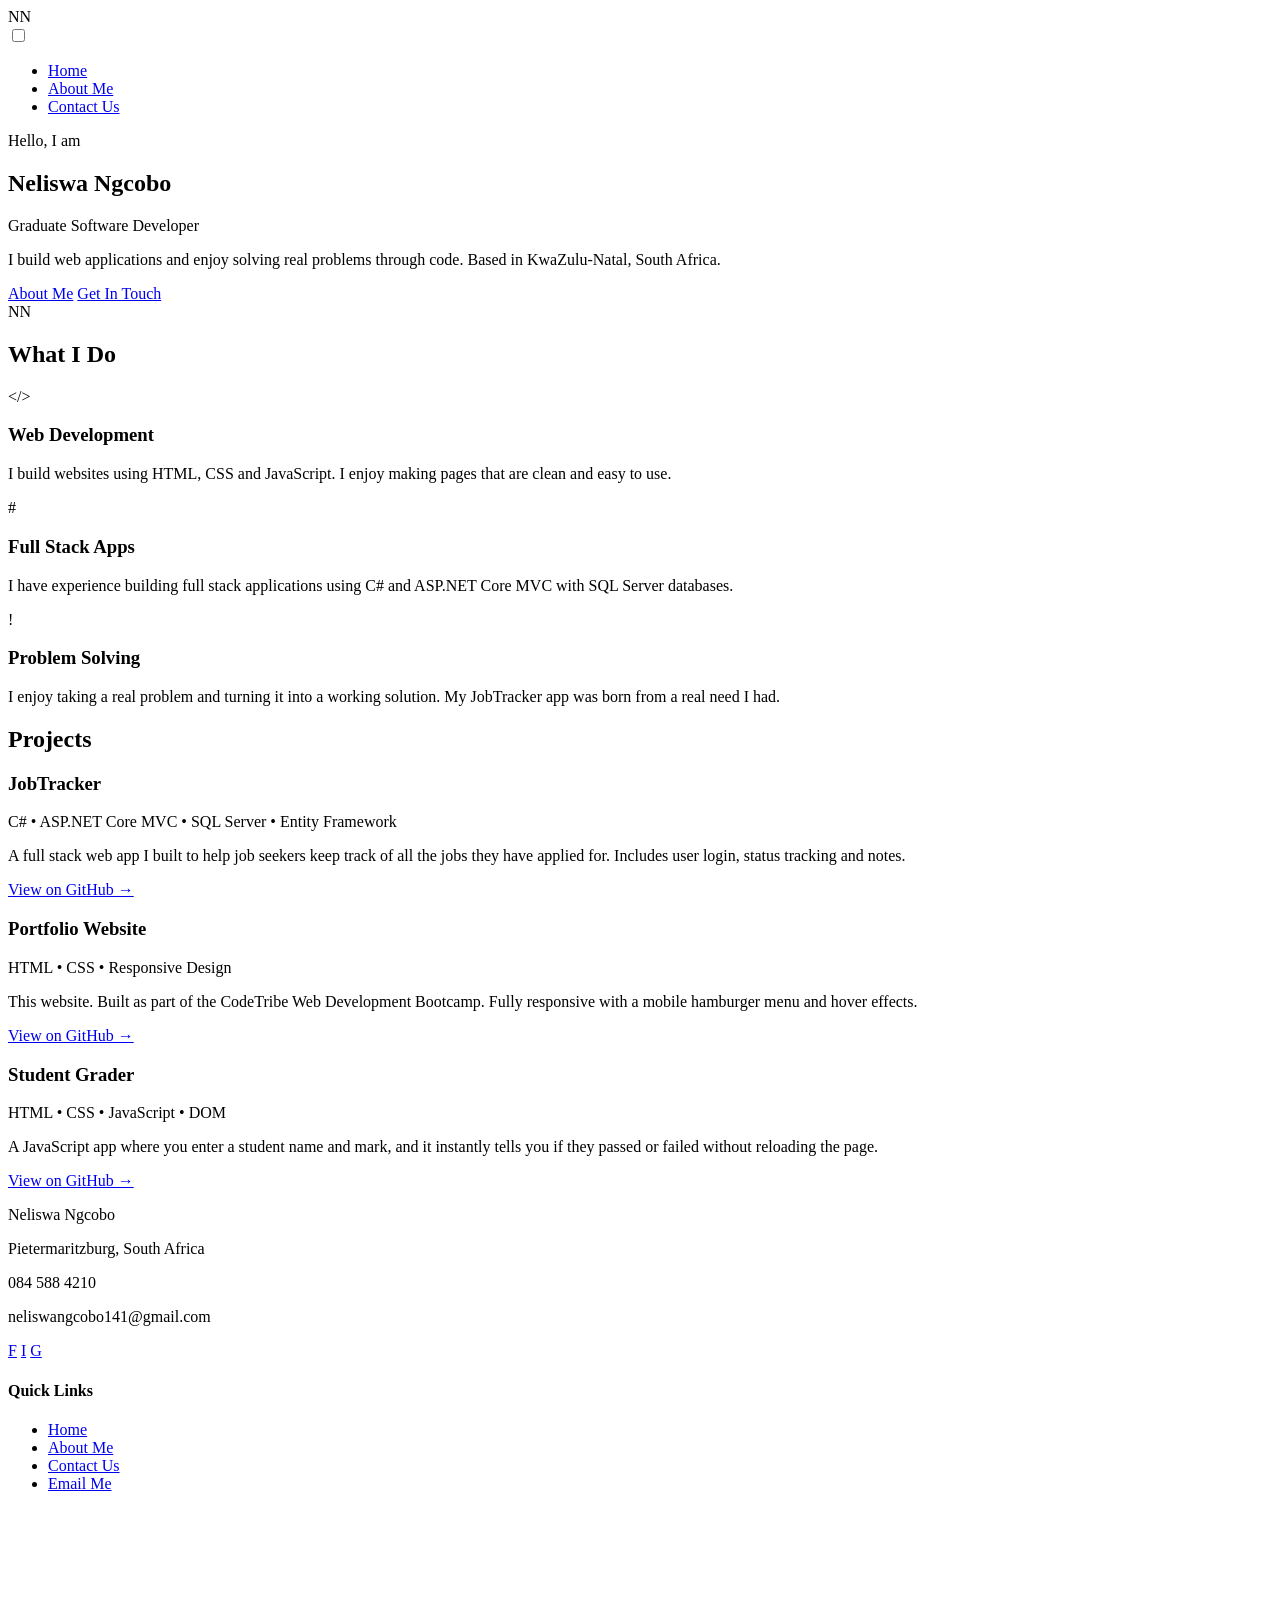
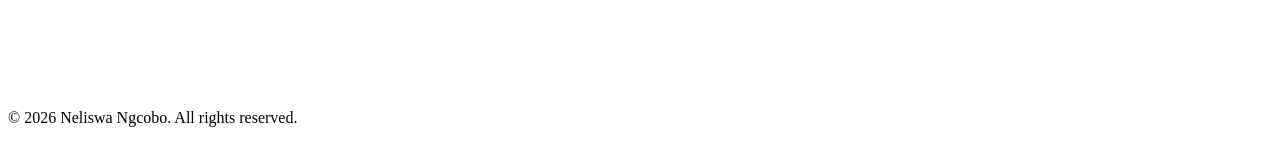
==== index.html @ 3c3473b7 "photo update" ====
<!DOCTYPE html>
<html lang="en">
<head>
    <meta charset="UTF-8">
    <meta name="viewport" content="width=device-width, initial-scale=1.0">
    <title>Neliswa Ngcobo | Portfolio</title>
    <link rel="stylesheet" href="style.css">
</head>
<body>

    <!-- NAVIGATION -->
    <nav class="navbar">
        <div class="nav-logo">NN</div>
        <input type="checkbox" id="nav-toggle" class="nav-toggle">
        <label for="nav-toggle" class="hamburger">
            <span></span>
            <span></span>
            <span></span>
        </label>
        <ul class="nav-links">
            <li><a href="index.html" class="active">Home</a></li>
            <li><a href="about.html">About Me</a></li>
            <li><a href="contact.html">Contact Us</a></li>
        </ul>
    </nav>

    <!-- HERO -->
    <section class="hero">
        <div class="hero-content">
            <p class="greeting">Hello, I am</p>
            <h1 class="hero-name">Neliswa Ngcobo</h1>
            <p class="hero-role">Graduate Software Developer</p>
            <p class="hero-desc">
                I build web applications and enjoy solving real problems through code.
                Based in KwaZulu-Natal, South Africa.
            </p>
            <div class="hero-buttons">
                <a href="about.html" class="btn btn-primary">About Me</a>
                <a href="contact.html" class="btn btn-outline">Get In Touch</a>
            </div>
        </div>
        <div class="hero-image">
            <div class="image-circle">
                <img src="photo.jpeg" alt="Neliswa Ngcobo" onerror="this.style.display='none'; this.parentElement.querySelector('.photo-placeholder').style.display='flex'">
                <div class="photo-placeholder">NN</div>
            </div>
        </div>
    </section>

    <!-- WHAT I DO -->
    <section class="what-i-do">
        <h2 class="section-heading">What I Do</h2>
        <div class="cards">
            <div class="card">
                <div class="card-icon">&lt;/&gt;</div>
                <h3>Web Development</h3>
                <p>I build websites using HTML, CSS and JavaScript. I enjoy making pages that are clean and easy to use.</p>
            </div>
            <div class="card">
                <div class="card-icon">#</div>
                <h3>Full Stack Apps</h3>
                <p>I have experience building full stack applications using C# and ASP.NET Core MVC with SQL Server databases.</p>
            </div>
            <div class="card">
                <div class="card-icon">!</div>
                <h3>Problem Solving</h3>
                <p>I enjoy taking a real problem and turning it into a working solution. My JobTracker app was born from a real need I had.</p>
            </div>
        </div>
    </section>

    <!-- PROJECTS -->
    <section class="projects">
        <h2 class="section-heading">Projects</h2>
        <div class="project-cards">
            <div class="project-card">
                <h3>JobTracker</h3>
                <p class="project-tech">C# &bull; ASP.NET Core MVC &bull; SQL Server &bull; Entity Framework</p>
                <p>A full stack web app I built to help job seekers keep track of all the jobs they have applied for. Includes user login, status tracking and notes.</p>
                <a href="https://github.com/Neliswa084/JobTracker" target="_blank" class="project-link">View on GitHub &rarr;</a>
            </div>
            <div class="project-card">
                <h3>Portfolio Website</h3>
                <p class="project-tech">HTML &bull; CSS &bull; Responsive Design</p>
                <p>This website. Built as part of the CodeTribe Web Development Bootcamp. Fully responsive with a mobile hamburger menu and hover effects.</p>
                <a href="https://github.com/Neliswa084" target="_blank" class="project-link">View on GitHub &rarr;</a>
            </div>
            <div class="project-card">
                <h3>Student Grader</h3>
                <p class="project-tech">HTML &bull; CSS &bull; JavaScript &bull; DOM</p>
                <p>A JavaScript app where you enter a student name and mark, and it instantly tells you if they passed or failed without reloading the page.</p>
                <a href="https://github.com/Neliswa084" target="_blank" class="project-link">View on GitHub &rarr;</a>
            </div>
        </div>
    </section>

    <!-- FOOTER -->
    <footer class="footer">
        <div class="footer-grid">
            <div class="footer-col">
                <p class="footer-name">Neliswa Ngcobo</p>
                <p class="footer-address">Pietermaritzburg, South Africa</p>
                <p class="footer-phone">084 588 4210</p>
                <p class="footer-email">neliswangcobo141@gmail.com</p>
                <div class="social-icons">
                    <a href="https://www.facebook.com/neliswa.ngcobo" target="_blank" class="social-icon" title="Facebook">F</a>
                    <a href="https://www.instagram.com/neliswa_ngcobo_141" target="_blank" class="social-icon" title="Instagram">I</a>
                    <a href="https://github.com/Neliswa084" target="_blank" class="social-icon" title="GitHub">G</a>
                </div>
            </div>
            <div class="footer-col">
                <h4 class="footer-heading">Quick Links</h4>
                <ul class="footer-links">
                    <li><a href="index.html">Home</a></li>
                    <li><a href="about.html">About Me</a></li>
                    <li><a href="contact.html">Contact Us</a></li>
                    <li><a href="mailto:neliswangcobo141@gmail.com">Email Me</a></li>
                </ul>
            </div>
            <div class="footer-col">
                <iframe
                    src="https://www.google.com/maps?q=Pietermaritzburg,+KwaZulu-Natal,+South+Africa&output=embed"
                    width="100%"
                    height="180"
                    style="border:0; border-radius:6px;"
                    allowfullscreen=""
                    loading="lazy"
                    title="Pietermaritzburg Map">
                </iframe>
            </div>
        </div>
        <p class="footer-copy">&copy; 2026 Neliswa Ngcobo. All rights reserved.</p>
    </footer>

</body>
</html>
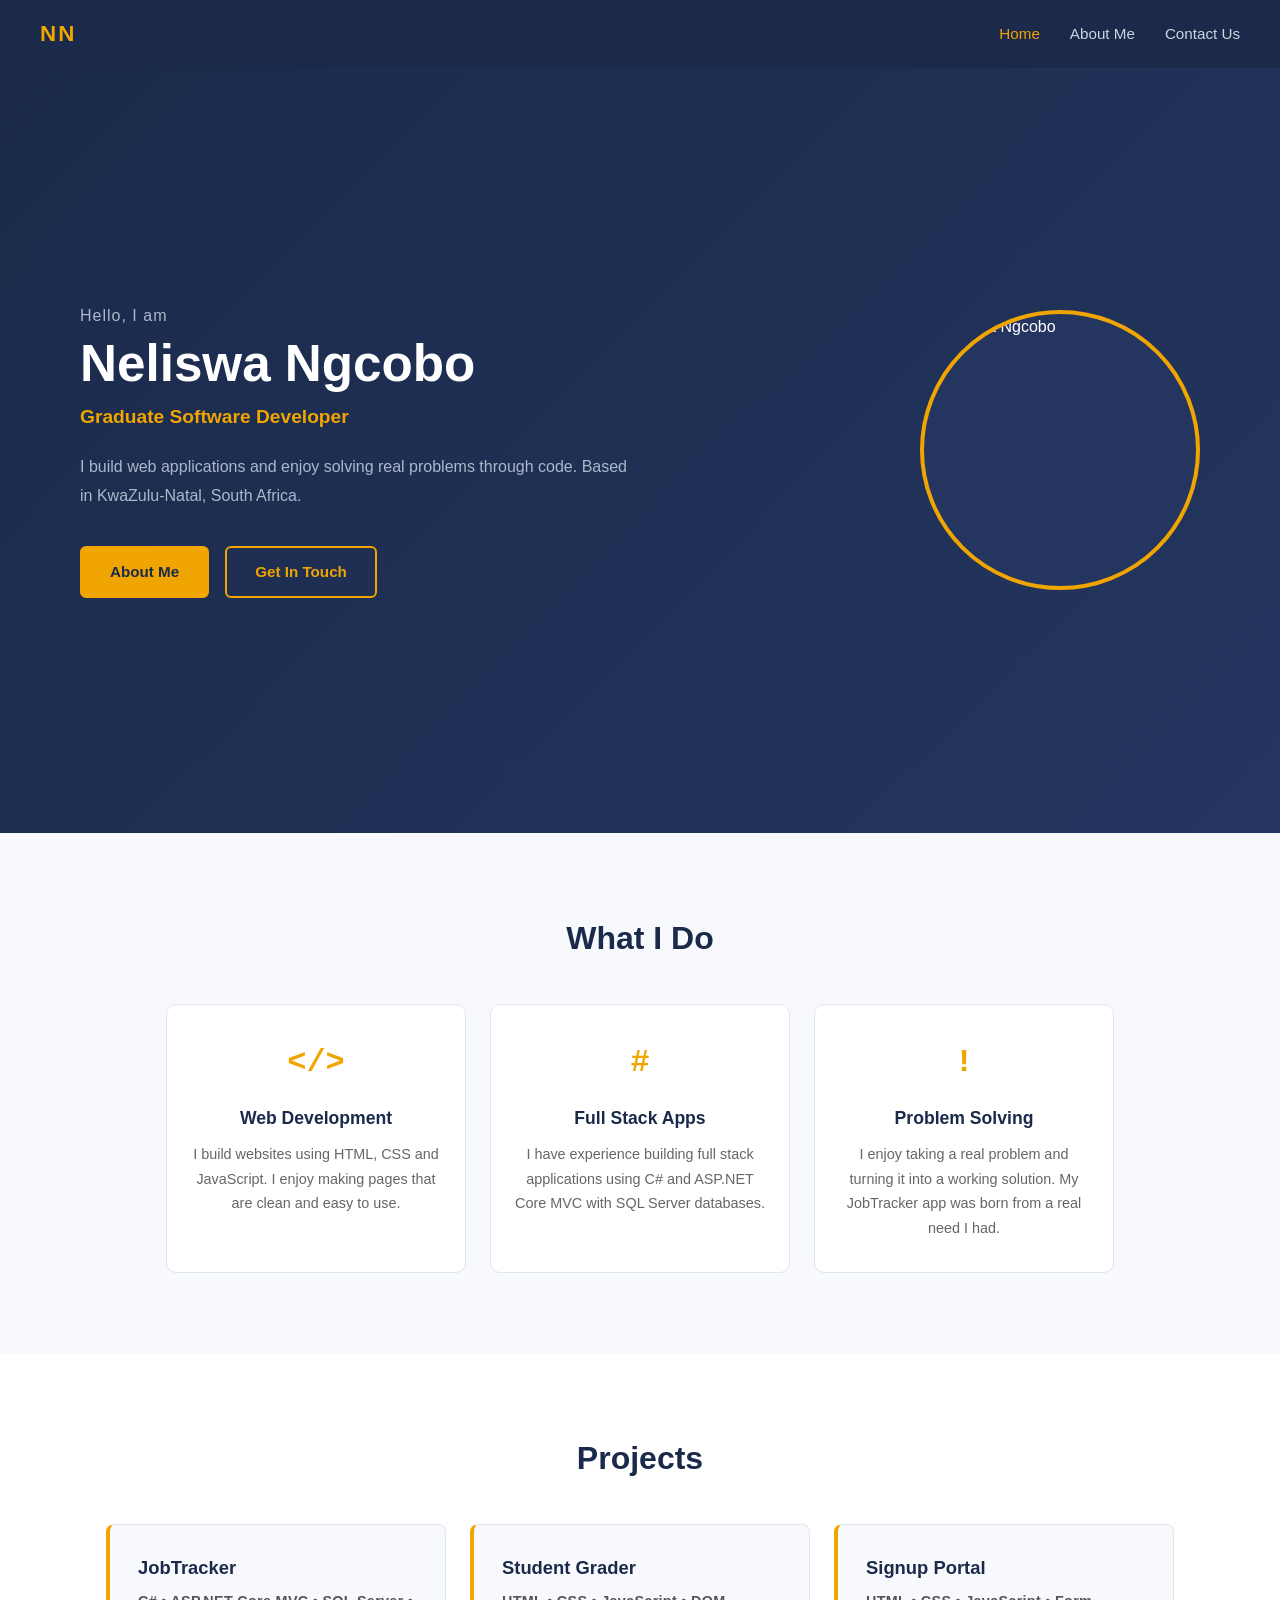
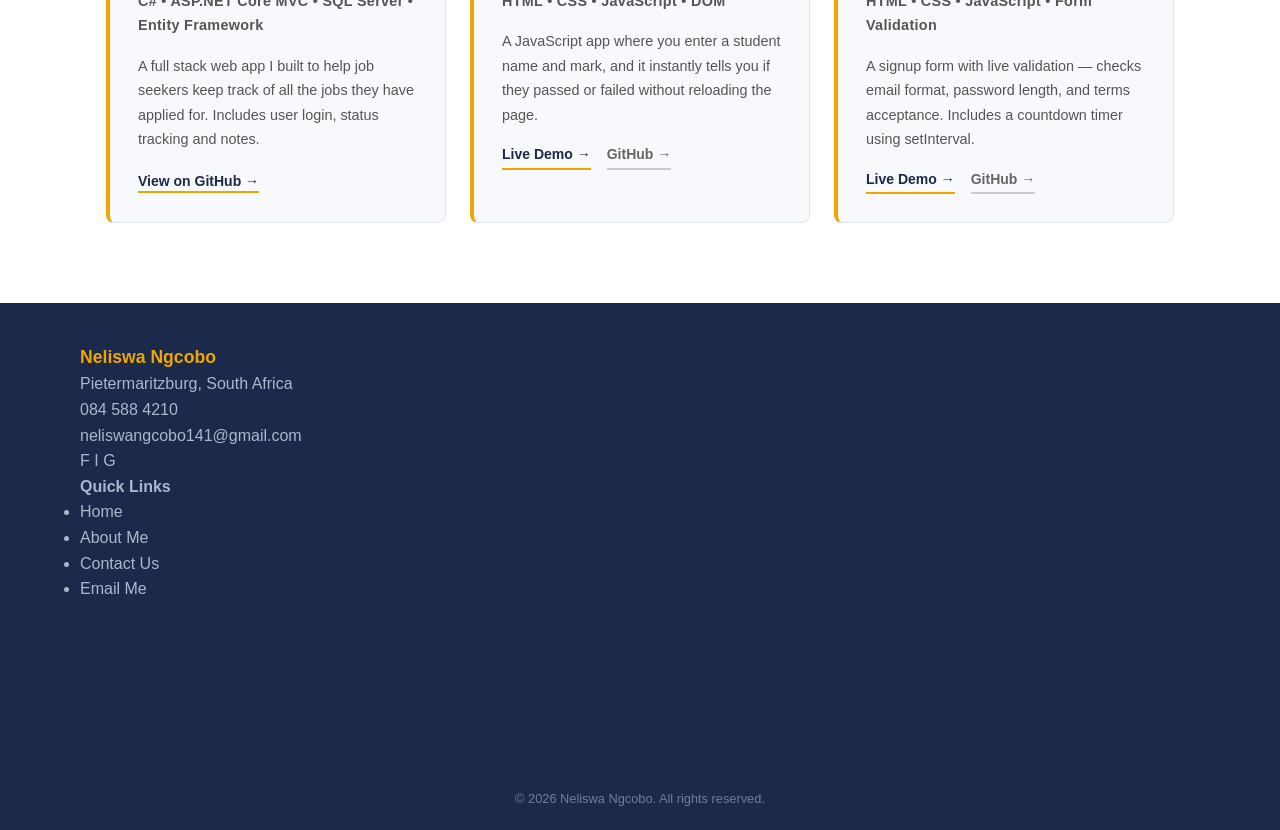
==== commit ca62fca6: "Add live demo links to project cards" ====
--- a/index.html
+++ b/index.html
@@ -41,9 +41,8 @@
         </div>
         <div class="hero-image">
             <div class="image-circle">
-                <img src="photo.jpeg" alt="Neliswa Ngcobo" onerror="this.style.display='none'; this.parentElement.querySelector('.photo-placeholder').style.display='flex'">
-                <div class="photo-placeholder">NN</div>
-            </div>
+    <img src="photo.jpeg" alt="Neliswa Ngcobo">
+</div>
         </div>
     </section>
 
@@ -80,16 +79,22 @@
                 <a href="https://github.com/Neliswa084/JobTracker" target="_blank" class="project-link">View on GitHub &rarr;</a>
             </div>
             <div class="project-card">
-                <h3>Portfolio Website</h3>
-                <p class="project-tech">HTML &bull; CSS &bull; Responsive Design</p>
-                <p>This website. Built as part of the CodeTribe Web Development Bootcamp. Fully responsive with a mobile hamburger menu and hover effects.</p>
-                <a href="https://github.com/Neliswa084" target="_blank" class="project-link">View on GitHub &rarr;</a>
-            </div>
-            <div class="project-card">
                 <h3>Student Grader</h3>
                 <p class="project-tech">HTML &bull; CSS &bull; JavaScript &bull; DOM</p>
                 <p>A JavaScript app where you enter a student name and mark, and it instantly tells you if they passed or failed without reloading the page.</p>
-                <a href="https://github.com/Neliswa084" target="_blank" class="project-link">View on GitHub &rarr;</a>
+                <div class="project-links">
+                    <a href="https://neliswa084.github.io/Student-Grade/" target="_blank" class="project-link">Live Demo &rarr;</a>
+                    <a href="https://github.com/Neliswa084/Student-Grade" target="_blank" class="project-link secondary">GitHub &rarr;</a>
+                </div>
+            </div>
+            <div class="project-card">
+                <h3>Signup Portal</h3>
+                <p class="project-tech">HTML &bull; CSS &bull; JavaScript &bull; Form Validation</p>
+                <p>A signup form with live validation — checks email format, password length, and terms acceptance. Includes a countdown timer using setInterval.</p>
+                <div class="project-links">
+                    <a href="https://neliswa084.github.io/Signup-Portal/" target="_blank" class="project-link">Live Demo &rarr;</a>
+                    <a href="https://github.com/Neliswa084/Signup-Portal" target="_blank" class="project-link secondary">GitHub &rarr;</a>
+                </div>
             </div>
         </div>
     </section>
--- a/style.css
+++ b/style.css
@@ -0,0 +1,746 @@
+/* =========================================
+   NELISWA NGCOBO - PORTFOLIO STYLESHEET
+   ========================================= */
+
+/* --- Reset and base --- */
+* {
+    margin: 0;
+    padding: 0;
+    box-sizing: border-box;
+}
+
+html {
+    scroll-behavior: smooth;
+}
+
+body {
+    font-family: 'Segoe UI', Tahoma, Geneva, Verdana, sans-serif;
+    color: #333;
+    background-color: #ffffff;
+    line-height: 1.6;
+}
+
+a {
+    text-decoration: none;
+    color: inherit;
+}
+
+/* =========================================
+   NAVIGATION
+   ========================================= */
+
+.navbar {
+    display: flex;
+    align-items: center;
+    justify-content: space-between;
+    padding: 16px 40px;
+    background-color: #1b2a4a;
+    position: sticky;
+    top: 0;
+    z-index: 100;
+}
+
+.nav-logo {
+    font-size: 1.4rem;
+    font-weight: 700;
+    color: #f0a500;
+    letter-spacing: 2px;
+}
+
+.nav-links {
+    list-style: none;
+    display: flex;
+    gap: 30px;
+}
+
+.nav-links a {
+    color: #cdd5e0;
+    font-size: 0.95rem;
+    transition: color 0.2s;
+}
+
+.nav-links a:hover,
+.nav-links a.active {
+    color: #f0a500;
+}
+
+/* --- Hamburger menu (mobile) --- */
+.nav-toggle {
+    display: none;
+}
+
+.hamburger {
+    display: none;
+    flex-direction: column;
+    cursor: pointer;
+    gap: 5px;
+}
+
+.hamburger span {
+    display: block;
+    width: 25px;
+    height: 2px;
+    background-color: #cdd5e0;
+    transition: all 0.3s;
+}
+
+/* =========================================
+   BUTTONS
+   ========================================= */
+
+.btn {
+    display: inline-block;
+    padding: 12px 28px;
+    border-radius: 6px;
+    font-size: 0.95rem;
+    font-weight: 600;
+    cursor: pointer;
+    transition: all 0.2s ease;
+}
+
+.btn-primary {
+    background-color: #f0a500;
+    color: #1b2a4a;
+    border: 2px solid #f0a500;
+}
+
+.btn-primary:hover {
+    background-color: #d4920a;
+    border-color: #d4920a;
+}
+
+.btn-outline {
+    background-color: transparent;
+    color: #f0a500;
+    border: 2px solid #f0a500;
+}
+
+.btn-outline:hover {
+    background-color: #f0a500;
+    color: #1b2a4a;
+}
+
+.full-width {
+    width: 100%;
+    text-align: center;
+}
+
+/* =========================================
+   HERO SECTION
+   ========================================= */
+
+.hero {
+    display: flex;
+    align-items: center;
+    justify-content: space-between;
+    padding: 80px 80px;
+    background: linear-gradient(135deg, #1b2a4a 0%, #243660 100%);
+    color: white;
+    min-height: 85vh;
+    gap: 40px;
+}
+
+.hero-content {
+    flex: 1;
+    max-width: 560px;
+}
+
+.greeting {
+    font-size: 1rem;
+    color: #aab8cc;
+    letter-spacing: 1px;
+    margin-bottom: 8px;
+}
+
+.hero-name {
+    font-size: 3.2rem;
+    font-weight: 700;
+    color: #ffffff;
+    line-height: 1.1;
+    margin-bottom: 10px;
+}
+
+.hero-role {
+    font-size: 1.2rem;
+    color: #f0a500;
+    font-weight: 600;
+    margin-bottom: 20px;
+}
+
+.hero-desc {
+    font-size: 1rem;
+    color: #aab8cc;
+    margin-bottom: 35px;
+    line-height: 1.8;
+}
+
+.hero-buttons {
+    display: flex;
+    gap: 16px;
+    flex-wrap: wrap;
+}
+
+/* Hero image circle */
+.hero-image {
+    flex-shrink: 0;
+}
+
+.image-circle {
+    width: 280px;
+    height: 280px;
+    border-radius: 50%;
+    border: 4px solid #f0a500;
+    overflow: hidden;
+    display: flex;
+    align-items: center;
+    justify-content: center;
+    background-color: #243660;
+    position: relative;
+}
+
+.image-circle img {
+    width: 100%;
+    height: 100%;
+    object-fit: cover;
+    display: block;
+}
+
+.photo-placeholder {
+    font-size: 4rem;
+    font-weight: 700;
+    color: #f0a500;
+    display: flex;
+    align-items: center;
+    justify-content: center;
+    width: 100%;
+    height: 100%;
+}
+
+.image-circle.large {
+    width: 320px;
+    height: 320px;
+}
+
+/* =========================================
+   WHAT I DO SECTION
+   ========================================= */
+
+.what-i-do {
+    padding: 80px 80px;
+    background-color: #f8f9fc;
+}
+
+.section-heading {
+    font-size: 2rem;
+    font-weight: 700;
+    color: #1b2a4a;
+    margin-bottom: 40px;
+    text-align: center;
+}
+
+.cards {
+    display: flex;
+    gap: 24px;
+    flex-wrap: wrap;
+    justify-content: center;
+}
+
+.card {
+    background-color: #ffffff;
+    border: 1px solid #e0e6f0;
+    border-radius: 10px;
+    padding: 32px 24px;
+    flex: 1;
+    min-width: 220px;
+    max-width: 300px;
+    text-align: center;
+    transition: transform 0.2s, box-shadow 0.2s;
+}
+
+.card:hover {
+    transform: translateY(-5px);
+    box-shadow: 0 10px 30px rgba(27, 42, 74, 0.1);
+}
+
+.card-icon {
+    font-size: 2rem;
+    font-weight: 900;
+    color: #f0a500;
+    margin-bottom: 16px;
+    font-family: monospace;
+}
+
+.card h3 {
+    font-size: 1.1rem;
+    color: #1b2a4a;
+    margin-bottom: 10px;
+}
+
+.card p {
+    font-size: 0.9rem;
+    color: #666;
+    line-height: 1.7;
+}
+
+/* =========================================
+   PROJECTS SECTION
+   ========================================= */
+
+.projects {
+    padding: 80px 80px;
+    background-color: #ffffff;
+}
+
+.project-cards {
+    display: flex;
+    gap: 24px;
+    flex-wrap: wrap;
+    justify-content: center;
+}
+
+.project-card {
+    background-color: #f8f9fc;
+    border: 1px solid #e0e6f0;
+    border-left: 4px solid #f0a500;
+    border-radius: 8px;
+    padding: 28px;
+    flex: 1;
+    min-width: 260px;
+    max-width: 340px;
+    transition: box-shadow 0.2s;
+}
+
+.project-card:hover {
+    box-shadow: 0 6px 20px rgba(27, 42, 74, 0.1);
+}
+
+.project-card h3 {
+    font-size: 1.15rem;
+    color: #1b2a4a;
+    margin-bottom: 6px;
+}
+
+.project-tech {
+    font-size: 0.78rem;
+    color: #f0a500;
+    font-weight: 600;
+    margin-bottom: 12px;
+    letter-spacing: 0.3px;
+}
+
+.project-card p {
+    font-size: 0.9rem;
+    color: #555;
+    line-height: 1.7;
+    margin-bottom: 16px;
+}
+
+.project-link {
+    color: #1b2a4a;
+    font-size: 0.875rem;
+    font-weight: 600;
+    border-bottom: 2px solid #f0a500;
+    padding-bottom: 2px;
+    transition: color 0.2s;
+}
+
+.project-link:hover {
+    color: #f0a500;
+}
+
+.project-links {
+    display: flex;
+    gap: 16px;
+    flex-wrap: wrap;
+}
+
+.project-link.secondary {
+    color: #666;
+    border-bottom-color: #ccc;
+}
+
+.project-link.secondary:hover {
+    color: #f0a500;
+    border-bottom-color: #f0a500;
+}
+
+/* =========================================
+   PAGE HEADER (About + Contact pages)
+   ========================================= */
+
+.page-header {
+    background: linear-gradient(135deg, #1b2a4a 0%, #243660 100%);
+    color: white;
+    text-align: center;
+    padding: 60px 40px;
+}
+
+.page-header h1 {
+    font-size: 2.5rem;
+    font-weight: 700;
+    margin-bottom: 10px;
+}
+
+.page-header p {
+    color: #aab8cc;
+    font-size: 1rem;
+}
+
+/* =========================================
+   ABOUT PAGE
+   ========================================= */
+
+.about-section {
+    padding: 80px 80px;
+}
+
+.about-grid {
+    display: flex;
+    gap: 60px;
+    align-items: flex-start;
+    flex-wrap: wrap;
+}
+
+.about-text h2 {
+    font-size: 1.8rem;
+    color: #1b2a4a;
+    margin-bottom: 20px;
+}
+
+.about-text p {
+    color: #555;
+    line-height: 1.9;
+    margin-bottom: 16px;
+}
+
+/* Skills Section */
+.skills-section {
+    padding: 60px 80px;
+    background-color: #f8f9fc;
+}
+
+.skills-grid {
+    display: flex;
+    gap: 40px;
+    flex-wrap: wrap;
+    justify-content: center;
+}
+
+.skill-group {
+    flex: 1;
+    min-width: 200px;
+    max-width: 280px;
+}
+
+.skill-group h4 {
+    font-size: 1rem;
+    color: #f0a500;
+    font-weight: 700;
+    margin-bottom: 14px;
+    border-bottom: 2px solid #e0e6f0;
+    padding-bottom: 8px;
+}
+
+.skill-list {
+    list-style: none;
+    padding: 0;
+}
+
+.skill-list li {
+    font-size: 0.9rem;
+    color: #555;
+    padding: 6px 0;
+    border-bottom: 1px solid #f0f2f7;
+}
+
+.skill-list li::before {
+    content: "→ ";
+    color: #f0a500;
+    font-weight: 700;
+}
+
+/* Looking for section */
+.looking-for {
+    padding: 60px 80px;
+    background-color: #1b2a4a;
+}
+
+.looking-content {
+    max-width: 700px;
+    margin: 0 auto;
+    text-align: center;
+}
+
+.looking-content h2 {
+    font-size: 1.8rem;
+    color: #f0a500;
+    margin-bottom: 20px;
+}
+
+.looking-content p {
+    color: #aab8cc;
+    line-height: 1.9;
+    font-size: 1rem;
+}
+
+/* =========================================
+   CONTACT PAGE
+   ========================================= */
+
+.contact-section {
+    padding: 80px 80px;
+}
+
+.contact-grid {
+    display: flex;
+    gap: 60px;
+    flex-wrap: wrap;
+}
+
+.contact-info {
+    flex: 1;
+    min-width: 250px;
+}
+
+.contact-info h3 {
+    font-size: 1.4rem;
+    color: #1b2a4a;
+    margin-bottom: 16px;
+}
+
+.contact-info > p {
+    color: #666;
+    line-height: 1.8;
+    margin-bottom: 30px;
+}
+
+.contact-item {
+    margin-bottom: 20px;
+}
+
+.contact-item strong {
+    display: block;
+    font-size: 0.8rem;
+    color: #f0a500;
+    text-transform: uppercase;
+    letter-spacing: 1px;
+    margin-bottom: 4px;
+}
+
+.contact-item a,
+.contact-item span {
+    color: #333;
+    font-size: 0.95rem;
+}
+
+.contact-item a:hover {
+    color: #f0a500;
+}
+
+/* Contact form */
+.contact-form-wrapper {
+    flex: 1;
+    min-width: 280px;
+}
+
+.contact-form {
+    background-color: #f8f9fc;
+    padding: 36px;
+    border-radius: 10px;
+    border: 1px solid #e0e6f0;
+}
+
+.form-group {
+    margin-bottom: 20px;
+}
+
+.form-group label {
+    display: block;
+    font-size: 0.875rem;
+    font-weight: 600;
+    color: #1b2a4a;
+    margin-bottom: 6px;
+}
+
+.form-group input,
+.form-group textarea {
+    width: 100%;
+    padding: 10px 14px;
+    border: 1px solid #d0d8e8;
+    border-radius: 6px;
+    font-size: 0.9rem;
+    font-family: inherit;
+    color: #333;
+    transition: border-color 0.2s;
+}
+
+.form-group input:focus,
+.form-group textarea:focus {
+    outline: none;
+    border-color: #f0a500;
+}
+
+.form-success {
+    text-align: center;
+    color: #2e7d32;
+    font-weight: 600;
+    margin-top: 14px;
+    padding: 10px;
+    background-color: #e8f5e9;
+    border-radius: 6px;
+}
+
+/* =========================================
+   FOOTER
+   ========================================= */
+
+.footer {
+    background-color: #1b2a4a;
+    color: #aab8cc;
+    padding: 40px 80px 20px;
+}
+
+.footer-top {
+    display: flex;
+    justify-content: space-between;
+    align-items: center;
+    flex-wrap: wrap;
+    gap: 20px;
+    margin-bottom: 24px;
+    padding-bottom: 24px;
+    border-bottom: 1px solid #2d4170;
+}
+
+.footer-name {
+    font-size: 1.1rem;
+    font-weight: 700;
+    color: #f0a500;
+}
+
+.social-links {
+    display: flex;
+    gap: 20px;
+}
+
+.social-links a {
+    color: #aab8cc;
+    font-size: 0.9rem;
+    transition: color 0.2s;
+}
+
+.social-links a:hover {
+    color: #f0a500;
+}
+
+.footer-copy {
+    text-align: center;
+    font-size: 0.8rem;
+    color: #6b7fa3;
+}
+
+/* =========================================
+   RESPONSIVE - MEDIA QUERIES
+   ========================================= */
+
+@media (max-width: 900px) {
+
+    .hero {
+        flex-direction: column;
+        padding: 60px 40px;
+        text-align: center;
+        min-height: auto;
+    }
+
+    .hero-name {
+        font-size: 2.4rem;
+    }
+
+    .hero-buttons {
+        justify-content: center;
+    }
+
+    .image-circle {
+        width: 220px;
+        height: 220px;
+    }
+
+    .what-i-do,
+    .projects,
+    .about-section,
+    .skills-section,
+    .looking-for,
+    .contact-section {
+        padding: 60px 40px;
+    }
+
+    .about-grid {
+        flex-direction: column;
+        align-items: center;
+        text-align: center;
+    }
+
+    .footer {
+        padding: 40px 40px 20px;
+    }
+
+    .footer-top {
+        flex-direction: column;
+        text-align: center;
+    }
+}
+
+@media (max-width: 600px) {
+
+    /* Show hamburger on mobile */
+    .hamburger {
+        display: flex;
+    }
+
+    .nav-links {
+        display: none;
+        flex-direction: column;
+        position: absolute;
+        top: 60px;
+        left: 0;
+        right: 0;
+        background-color: #1b2a4a;
+        padding: 20px 40px;
+        gap: 16px;
+        border-top: 1px solid #2d4170;
+    }
+
+    .nav-toggle:checked ~ .nav-links {
+        display: flex;
+    }
+
+    .navbar {
+        padding: 16px 24px;
+        flex-wrap: wrap;
+        position: relative;
+    }
+
+    .hero {
+        padding: 50px 24px;
+    }
+
+    .hero-name {
+        font-size: 2rem;
+    }
+
+    .what-i-do,
+    .projects,
+    .about-section,
+    .skills-section,
+    .looking-for,
+    .contact-section {
+        padding: 50px 24px;
+    }
+
+    .footer {
+        padding: 30px 24px 16px;
+    }
+
+    .contact-form {
+        padding: 24px;
+    }
+}
